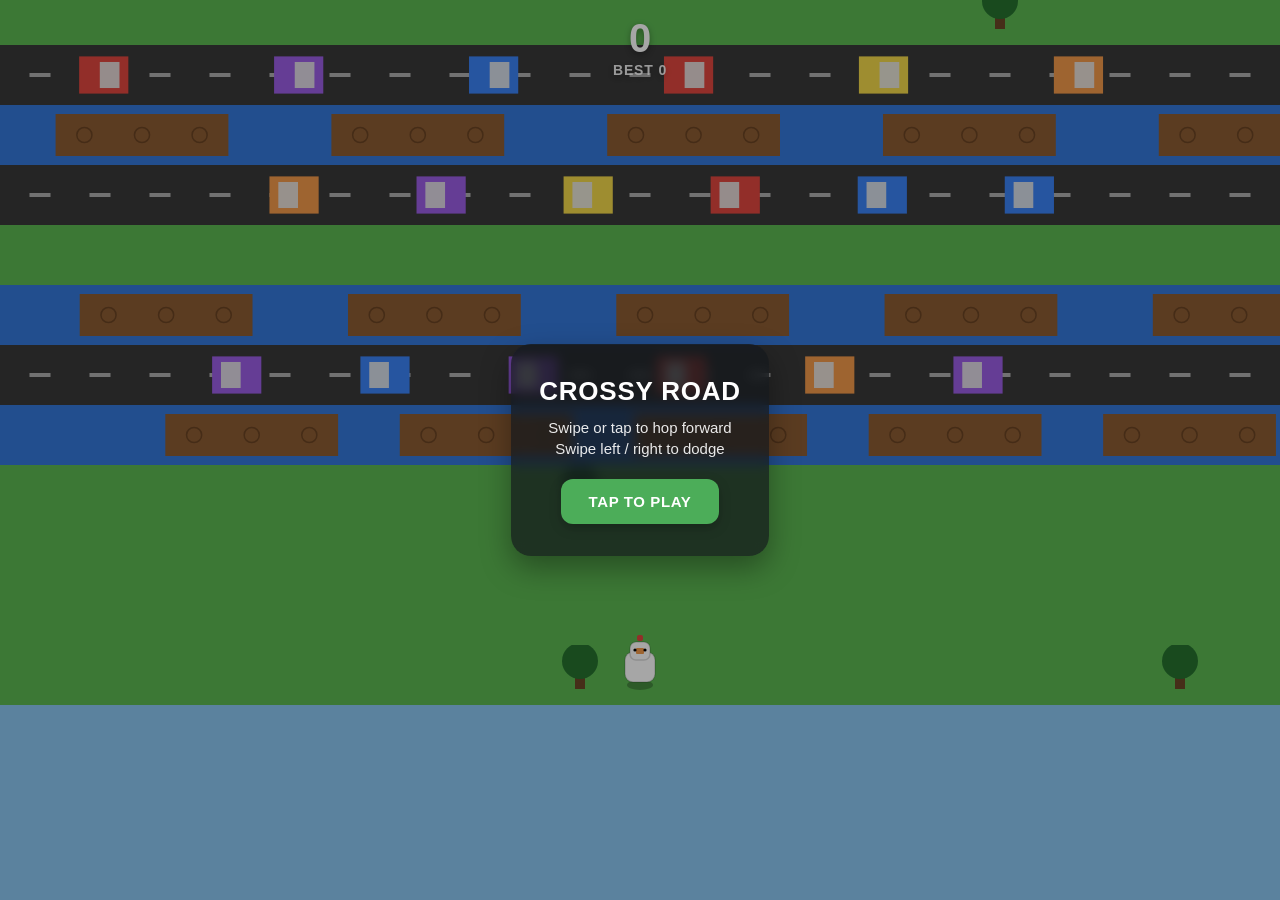
==== web/index.html @ 4c65dfbe "Add browser-playable web version of Crossy Road Same game logic as the native SwiftUI/SpriteKit buil" ====
<!DOCTYPE html>
<html lang="en">
<head>
<meta charset="UTF-8">
<meta name="viewport" content="width=device-width, initial-scale=1, maximum-scale=1, user-scalable=no, viewport-fit=cover">
<title>Crossy Road</title>
<meta name="apple-mobile-web-app-capable" content="yes">
<meta name="apple-mobile-web-app-status-bar-style" content="black-translucent">
<meta name="apple-mobile-web-app-title" content="Crossy Road">
<meta name="theme-color" content="#8cc7f2">
<link rel="apple-touch-icon" href="icon.svg">
<link rel="icon" href="icon.svg">
<link rel="manifest" href="manifest.json">
<link rel="stylesheet" href="style.css">
</head>
<body>
<div id="app">
  <canvas id="game"></canvas>

  <div id="hud">
    <div id="score">0</div>
    <div id="best">BEST 0</div>
  </div>

  <div id="ready-overlay" class="overlay">
    <div class="panel">
      <h1>CROSSY ROAD</h1>
      <p>Swipe or tap to hop forward</p>
      <p>Swipe left / right to dodge</p>
      <button id="start-btn" class="btn">TAP TO PLAY</button>
    </div>
  </div>

  <div id="gameover-overlay" class="overlay hidden">
    <div class="panel">
      <h1>GAME OVER</h1>
      <p id="final-score">Score: 0</p>
      <p id="final-best">Best: 0</p>
      <button id="restart-btn" class="btn">TAP TO RESTART</button>
    </div>
  </div>
</div>

<script src="game.js"></script>
</body>
</html>
---- web/style.css ----
* {
  box-sizing: border-box;
  -webkit-tap-highlight-color: transparent;
  user-select: none;
  -webkit-user-select: none;
}

html, body {
  margin: 0;
  padding: 0;
  width: 100%;
  height: 100%;
  overflow: hidden;
  background: #8cc7f2;
  font-family: -apple-system, BlinkMacSystemFont, "Segoe UI", Roboto, sans-serif;
  touch-action: none;
}

#app {
  position: fixed;
  inset: 0;
}

#game {
  position: absolute;
  inset: 0;
  display: block;
  width: 100%;
  height: 100%;
}

#hud {
  position: absolute;
  top: max(16px, env(safe-area-inset-top));
  left: 0;
  right: 0;
  text-align: center;
  pointer-events: none;
  color: #fff;
  text-shadow: 0 2px 6px rgba(0, 0, 0, 0.35);
}

#score {
  font-size: 40px;
  font-weight: 800;
  line-height: 1.1;
}

#best {
  font-size: 14px;
  font-weight: 600;
  letter-spacing: 0.06em;
  opacity: 0.9;
  margin-top: 2px;
}

.overlay {
  position: absolute;
  inset: 0;
  display: flex;
  align-items: center;
  justify-content: center;
  background: rgba(0, 0, 0, 0.35);
  transition: opacity 0.2s ease;
}

.overlay.hidden {
  display: none;
}

.panel {
  background: rgba(20, 24, 28, 0.72);
  backdrop-filter: blur(6px);
  border-radius: 20px;
  padding: 32px 28px;
  text-align: center;
  color: #fff;
  min-width: 240px;
  max-width: 82vw;
  box-shadow: 0 12px 30px rgba(0, 0, 0, 0.35);
}

.panel h1 {
  margin: 0 0 12px;
  font-size: 26px;
  letter-spacing: 0.03em;
}

.panel p {
  margin: 4px 0;
  font-size: 15px;
  opacity: 0.9;
}

.btn {
  margin-top: 18px;
  border: none;
  border-radius: 12px;
  padding: 14px 28px;
  font-size: 15px;
  font-weight: 700;
  letter-spacing: 0.04em;
  color: #fff;
  background: #4cad59;
  box-shadow: 0 4px 12px rgba(0, 0, 0, 0.25);
}

.btn:active {
  transform: scale(0.96);
}
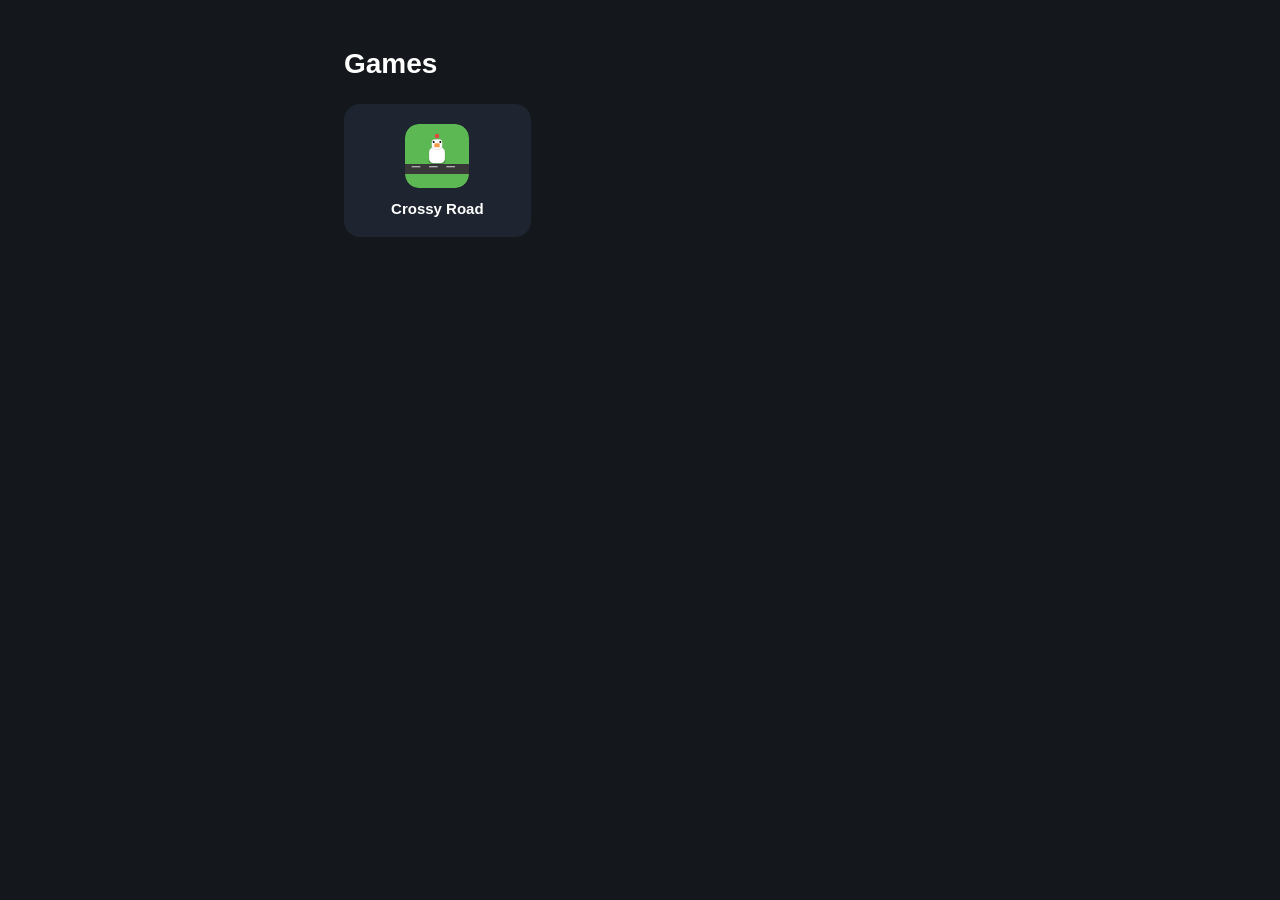
==== commit 2c3d4de3: "Move Crossy Road into web/crossy-road/, add a games landing page Restructures the site so each game " ====
--- a/web/index.html
+++ b/web/index.html
@@ -2,45 +2,67 @@
 <html lang="en">
 <head>
 <meta charset="UTF-8">
-<meta name="viewport" content="width=device-width, initial-scale=1, maximum-scale=1, user-scalable=no, viewport-fit=cover">
-<title>Crossy Road</title>
-<meta name="apple-mobile-web-app-capable" content="yes">
-<meta name="apple-mobile-web-app-status-bar-style" content="black-translucent">
-<meta name="apple-mobile-web-app-title" content="Crossy Road">
-<meta name="theme-color" content="#8cc7f2">
-<link rel="apple-touch-icon" href="icon.svg">
-<link rel="icon" href="icon.svg">
-<link rel="manifest" href="manifest.json">
-<link rel="stylesheet" href="style.css">
+<meta name="viewport" content="width=device-width, initial-scale=1">
+<title>Games</title>
+<style>
+  * { box-sizing: border-box; }
+  html, body {
+    margin: 0;
+    min-height: 100%;
+    background: #14181c;
+    color: #fff;
+    font-family: -apple-system, BlinkMacSystemFont, "Segoe UI", Roboto, sans-serif;
+  }
+  main {
+    max-width: 640px;
+    margin: 0 auto;
+    padding: 48px 24px;
+  }
+  h1 {
+    font-size: 28px;
+    margin: 0 0 24px;
+  }
+  .grid {
+    display: grid;
+    grid-template-columns: repeat(auto-fill, minmax(160px, 1fr));
+    gap: 16px;
+  }
+  a.game-card {
+    display: block;
+    text-decoration: none;
+    color: inherit;
+    background: #1f2530;
+    border-radius: 16px;
+    padding: 20px;
+    text-align: center;
+    transition: transform 0.15s ease, background 0.15s ease;
+  }
+  a.game-card:active {
+    transform: scale(0.97);
+    background: #262d3a;
+  }
+  .game-card .icon {
+    width: 64px;
+    height: 64px;
+    margin: 0 auto 12px;
+    display: block;
+    border-radius: 14px;
+  }
+  .game-card .name {
+    font-weight: 600;
+    font-size: 15px;
+  }
+</style>
 </head>
 <body>
-<div id="app">
-  <canvas id="game"></canvas>
-
-  <div id="hud">
-    <div id="score">0</div>
-    <div id="best">BEST 0</div>
+<main>
+  <h1>Games</h1>
+  <div class="grid">
+    <a class="game-card" href="crossy-road/">
+      <img class="icon" src="crossy-road/icon.svg" alt="">
+      <div class="name">Crossy Road</div>
+    </a>
   </div>
-
-  <div id="ready-overlay" class="overlay">
-    <div class="panel">
-      <h1>CROSSY ROAD</h1>
-      <p>Swipe or tap to hop forward</p>
-      <p>Swipe left / right to dodge</p>
-      <button id="start-btn" class="btn">TAP TO PLAY</button>
-    </div>
-  </div>
-
-  <div id="gameover-overlay" class="overlay hidden">
-    <div class="panel">
-      <h1>GAME OVER</h1>
-      <p id="final-score">Score: 0</p>
-      <p id="final-best">Best: 0</p>
-      <button id="restart-btn" class="btn">TAP TO RESTART</button>
-    </div>
-  </div>
-</div>
-
-<script src="game.js"></script>
+</main>
 </body>
 </html>
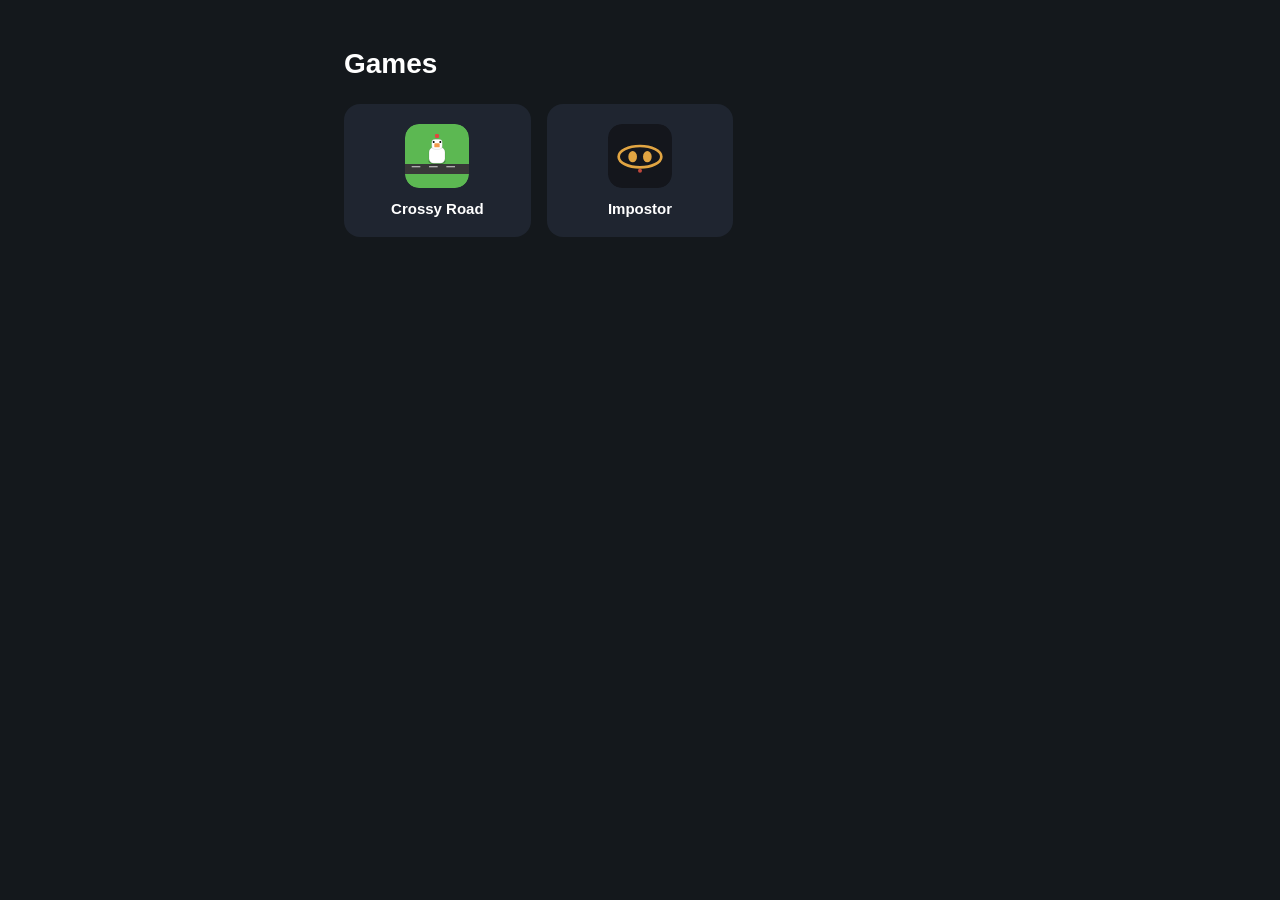
==== commit 64359297: "Move Impostor game into web/impostor/ to match Crossy Road convention Split the single-file game int" ====
--- a/web/index.html
+++ b/web/index.html
@@ -62,6 +62,10 @@
       <img class="icon" src="crossy-road/icon.svg" alt="">
       <div class="name">Crossy Road</div>
     </a>
+    <a class="game-card" href="impostor/">
+      <img class="icon" src="impostor/icon.svg" alt="">
+      <div class="name">Impostor</div>
+    </a>
   </div>
 </main>
 </body>
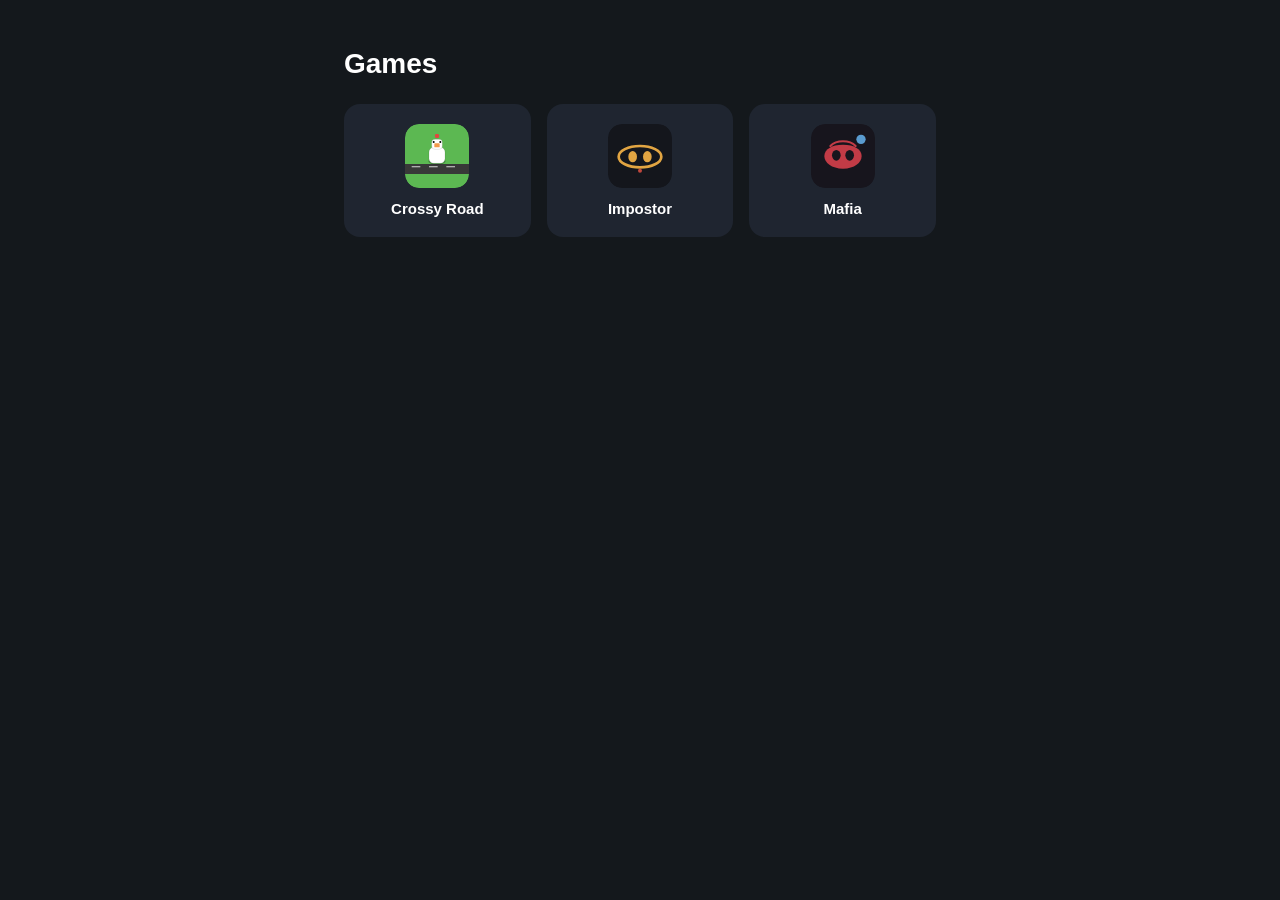
==== commit 7e2a286a: "Add Mafia pass-the-phone game Same setup/handoff/reveal pattern as Impostor: the device assigns Vill" ====
--- a/web/index.html
+++ b/web/index.html
@@ -66,6 +66,10 @@
       <img class="icon" src="impostor/icon.svg" alt="">
       <div class="name">Impostor</div>
     </a>
+    <a class="game-card" href="mafia/">
+      <img class="icon" src="mafia/icon.svg" alt="">
+      <div class="name">Mafia</div>
+    </a>
   </div>
 </main>
 </body>
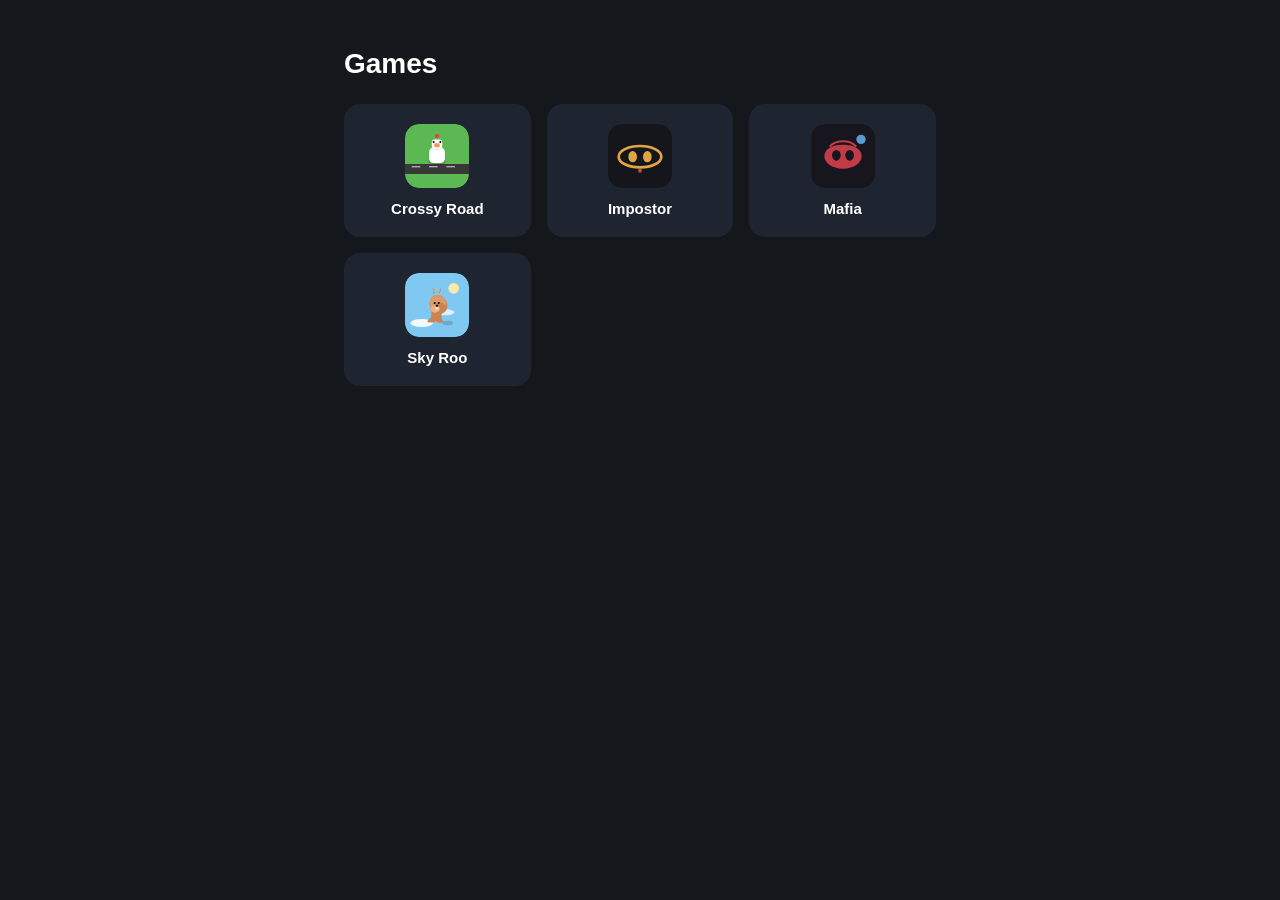
==== commit 1644e0bf: "Add Sky Roo, a Doodle Jump replica starring a bouncing kangaroo Same core mechanics as Doodle Jump: " ====
--- a/web/index.html
+++ b/web/index.html
@@ -70,6 +70,10 @@
       <img class="icon" src="mafia/icon.svg" alt="">
       <div class="name">Mafia</div>
     </a>
+    <a class="game-card" href="sky-roo/">
+      <img class="icon" src="sky-roo/icon.svg" alt="">
+      <div class="name">Sky Roo</div>
+    </a>
   </div>
 </main>
 </body>
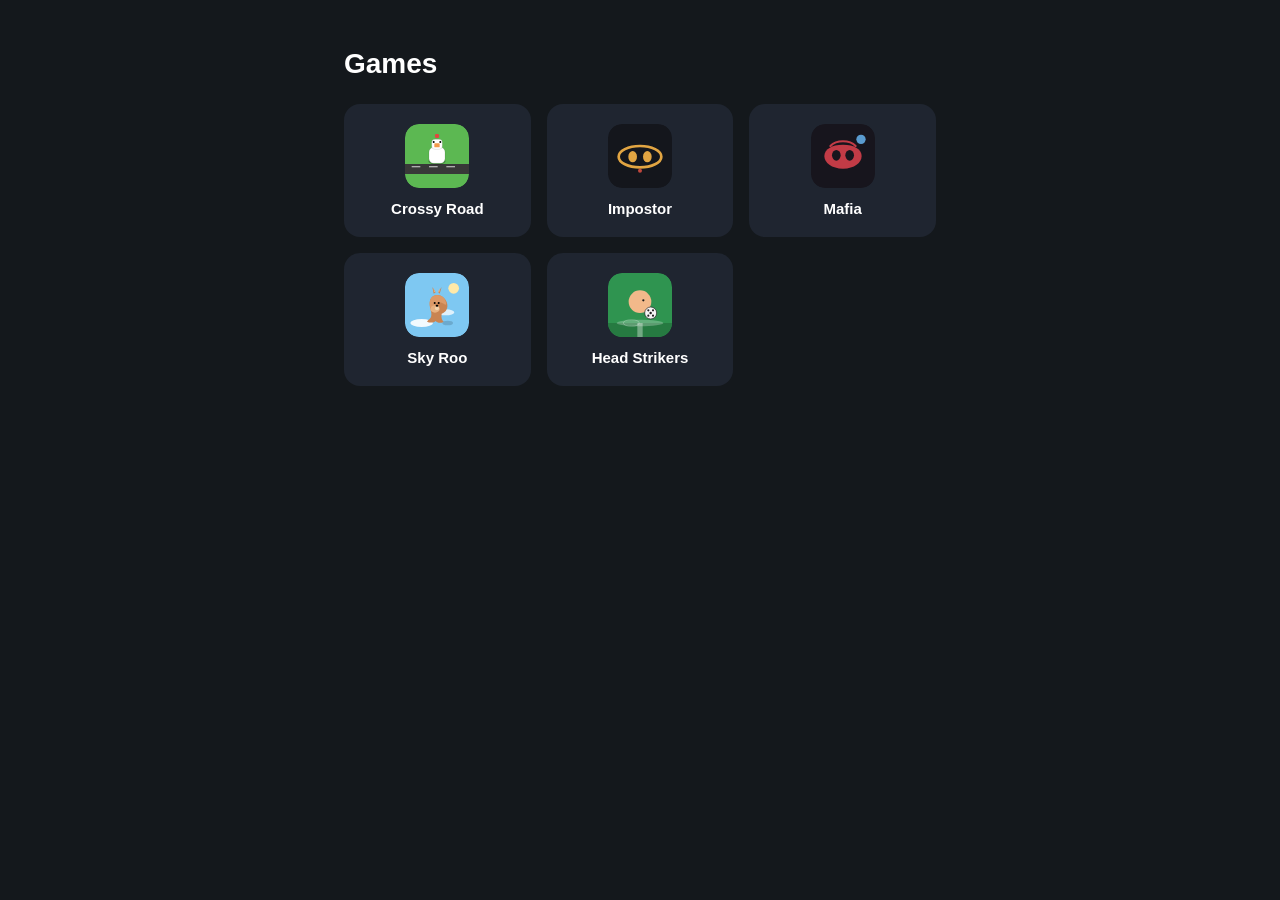
==== commit 324a7f72: "Add Head Strikers, a side-view head soccer game Physics-based 2D soccer: 1 player vs a simple CPU op" ====
--- a/web/index.html
+++ b/web/index.html
@@ -74,6 +74,10 @@
       <img class="icon" src="sky-roo/icon.svg" alt="">
       <div class="name">Sky Roo</div>
     </a>
+    <a class="game-card" href="head-strikers/">
+      <img class="icon" src="head-strikers/icon.svg" alt="">
+      <div class="name">Head Strikers</div>
+    </a>
   </div>
 </main>
 </body>
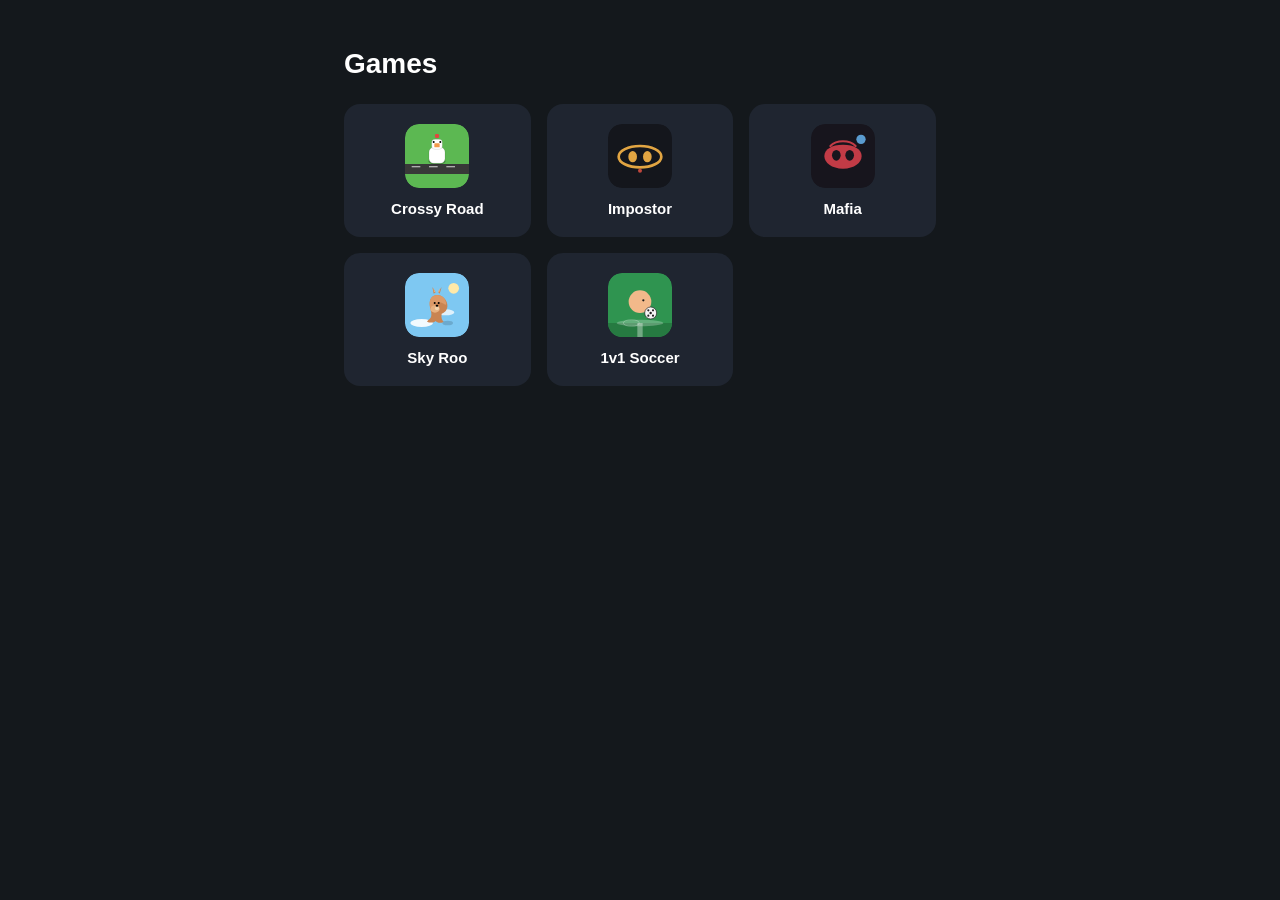
==== commit 442df26d: "Rename Head Strikers to 1v1 Soccer" ====
--- a/web/index.html
+++ b/web/index.html
@@ -74,9 +74,9 @@
       <img class="icon" src="sky-roo/icon.svg" alt="">
       <div class="name">Sky Roo</div>
     </a>
-    <a class="game-card" href="head-strikers/">
-      <img class="icon" src="head-strikers/icon.svg" alt="">
-      <div class="name">Head Strikers</div>
+    <a class="game-card" href="1v1-soccer/">
+      <img class="icon" src="1v1-soccer/icon.svg" alt="">
+      <div class="name">1v1 Soccer</div>
     </a>
   </div>
 </main>
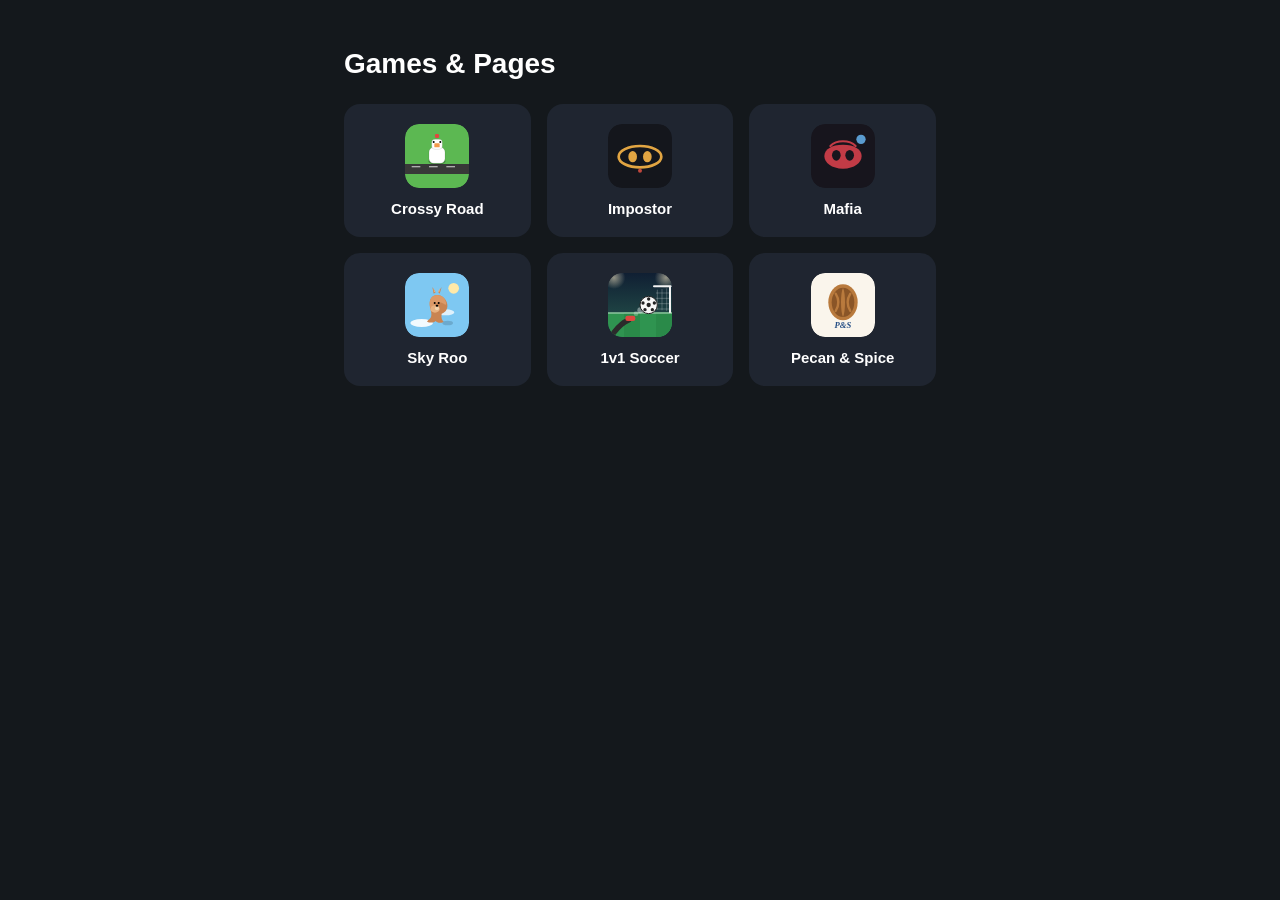
==== commit 59a22a10: "Add Pecan & Spice site redesign under web/pecan-and-spice Rebuilt pecanandspice.com as a single-page" ====
--- a/web/index.html
+++ b/web/index.html
@@ -3,7 +3,7 @@
 <head>
 <meta charset="UTF-8">
 <meta name="viewport" content="width=device-width, initial-scale=1">
-<title>Games</title>
+<title>Games &amp; Pages</title>
 <style>
   * { box-sizing: border-box; }
   html, body {
@@ -56,7 +56,7 @@
 </head>
 <body>
 <main>
-  <h1>Games</h1>
+  <h1>Games &amp; Pages</h1>
   <div class="grid">
     <a class="game-card" href="crossy-road/">
       <img class="icon" src="crossy-road/icon.svg" alt="">
@@ -78,6 +78,10 @@
       <img class="icon" src="1v1-soccer/icon.svg" alt="">
       <div class="name">1v1 Soccer</div>
     </a>
+    <a class="game-card" href="pecan-and-spice/">
+      <img class="icon" src="pecan-and-spice/icon.svg" alt="">
+      <div class="name">Pecan &amp; Spice</div>
+    </a>
   </div>
 </main>
 </body>
